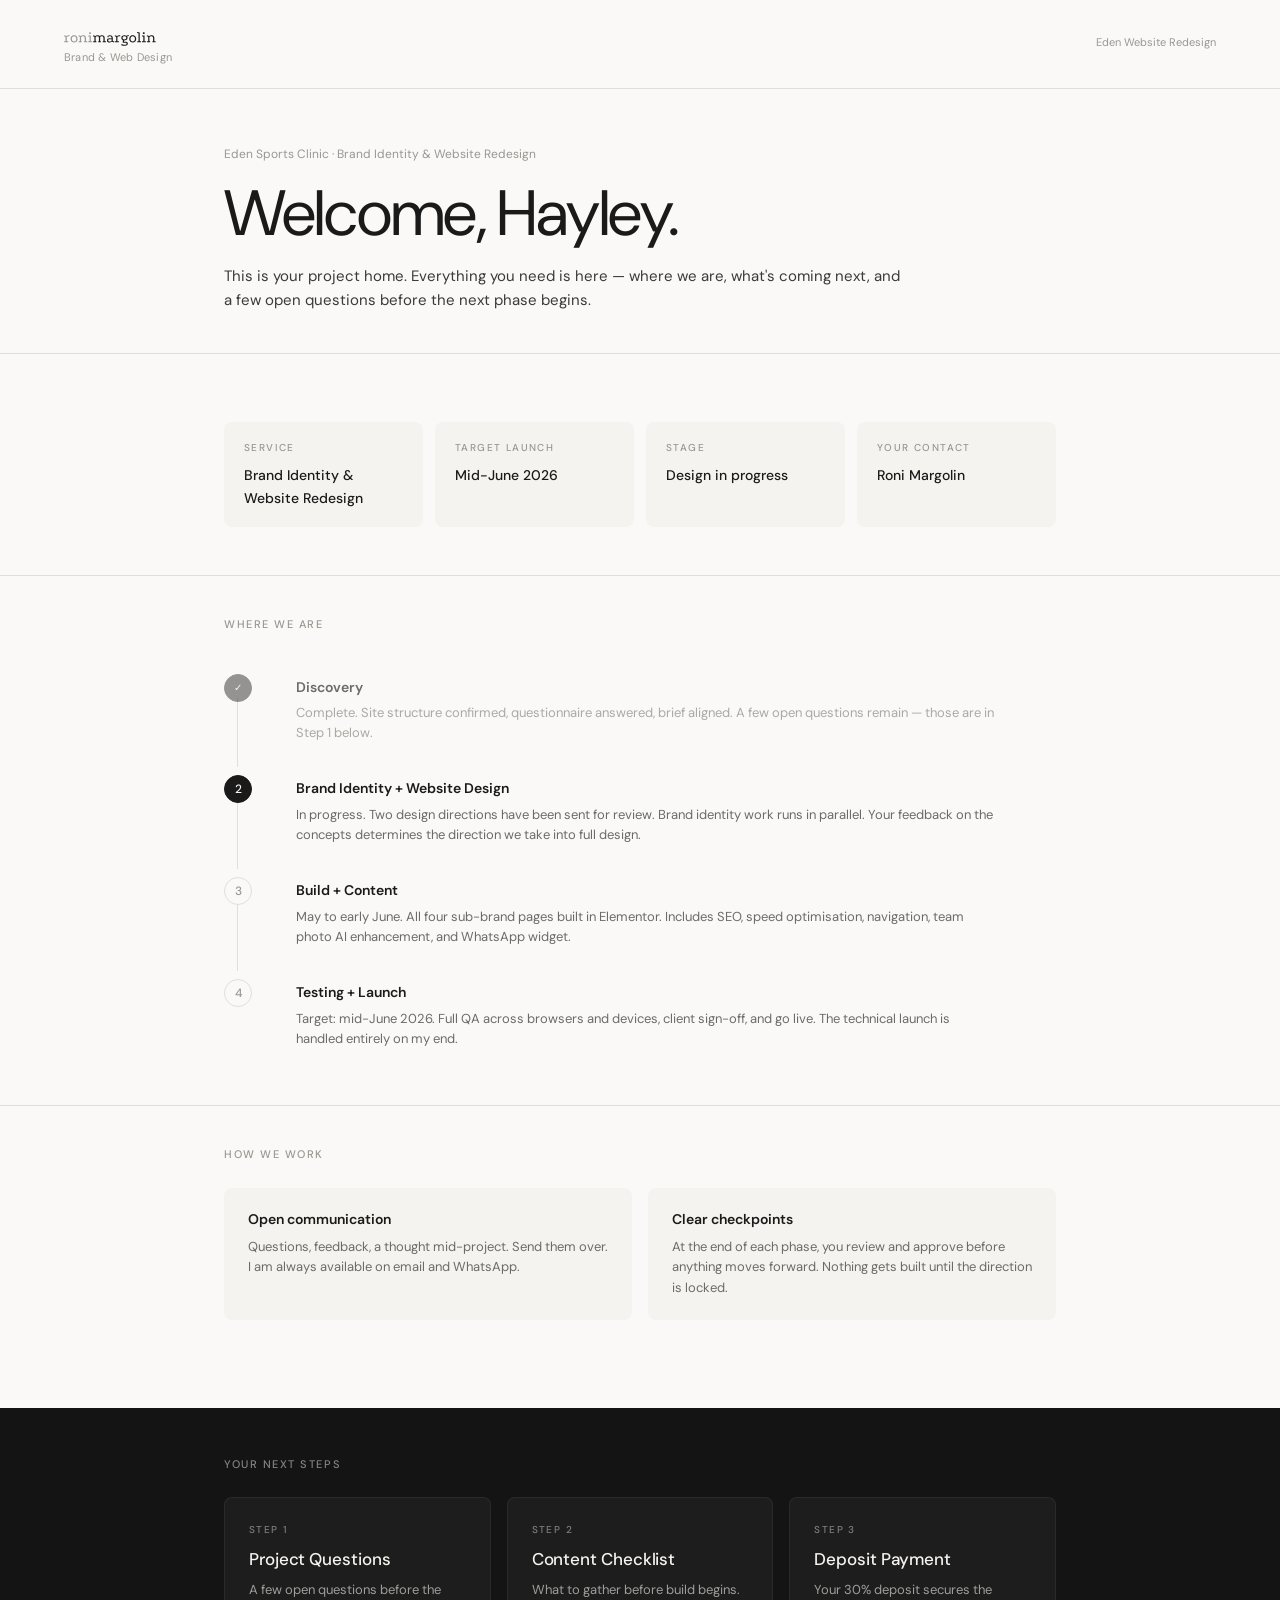
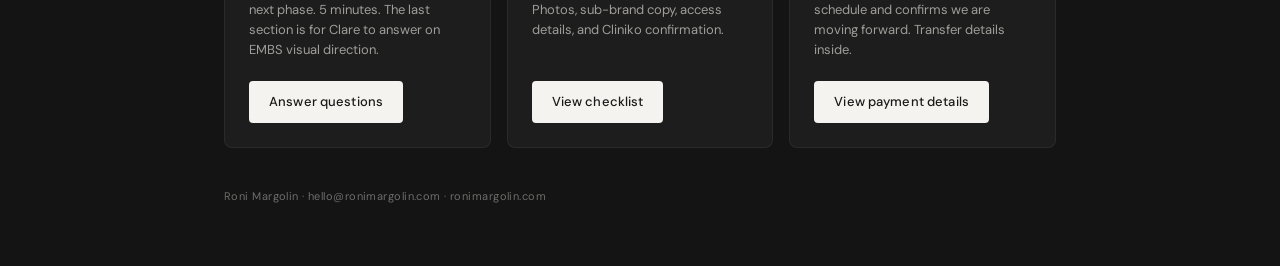
==== clients/eden/index.html @ 4ca248eb "Add Eden onboarding (4 pages) + Perry currency card styling - clients/eden/: welcome, questionnaire," ====
<!DOCTYPE html>
<html lang="en">
<head>
  <meta charset="UTF-8">
  <meta name="viewport" content="width=device-width, initial-scale=1.0">
  <title>Welcome — Roni Margolin</title>
  <meta name="robots" content="noindex, nofollow">
  <link rel="icon" href="../../assets/favicon.svg" type="image/svg+xml">
  <link rel="stylesheet" href="../../style.css">
  <style>
    .phase.done .phase-number {
      background: var(--ink);
      border-color: var(--ink);
      color: var(--dark-ink);
      font-size: 10px;
      opacity: 0.45;
    }
    .phase.done .phase-body h3 { color: var(--muted); }
    .phase.done .phase-body p { color: var(--stone); opacity: 0.8; }
  </style>
</head>
<body>

  <header class="site-header">
    <div class="brand-block">
      <img src="../../assets/wordmark.svg" alt="Roni Margolin" class="wordmark">
      <span class="brand-tagline">Brand &amp; Web Design</span>
    </div>
    <span class="project-tag">Eden Website Redesign</span>
  </header>

  <main>

    <!-- Hero -->
    <section class="hero">
      <div class="container">
        <span class="eyebrow-inline">Eden Sports Clinic · Brand Identity &amp; Website Redesign</span>
        <h1 class="display">Welcome, Hayley.</h1>
        <p class="lead">This is your project home. Everything you need is here — where we are, what's coming next, and a few open questions before the next phase begins.</p>
      </div>
    </section>

    <!-- Project card -->
    <section class="section">
      <div class="container">
        <div class="project-card">
          <div class="project-card-field">
            <div class="field-label">Service</div>
            <div class="field-value">Brand Identity &amp; Website Redesign</div>
          </div>
          <div class="project-card-field">
            <div class="field-label">Target Launch</div>
            <div class="field-value">Mid-June 2026</div>
          </div>
          <div class="project-card-field">
            <div class="field-label">Stage</div>
            <div class="field-value">Design in progress</div>
          </div>
          <div class="project-card-field">
            <div class="field-label">Your Contact</div>
            <div class="field-value">Roni Margolin</div>
          </div>
        </div>
      </div>
    </section>

    <!-- Where We Are -->
    <section class="section">
      <div class="container">
        <span class="label-section">Where We Are</span>
        <div class="phases">

          <div class="phase done">
            <div class="phase-number">✓</div>
            <div class="phase-body">
              <h3>Discovery</h3>
              <p>Complete. Site structure confirmed, questionnaire answered, brief aligned. A few open questions remain — those are in Step 1 below.</p>
            </div>
          </div>

          <div class="phase active">
            <div class="phase-number">2</div>
            <div class="phase-body">
              <h3>Brand Identity + Website Design</h3>
              <p>In progress. Two design directions have been sent for review. Brand identity work runs in parallel. Your feedback on the concepts determines the direction we take into full design.</p>
            </div>
          </div>

          <div class="phase">
            <div class="phase-number">3</div>
            <div class="phase-body">
              <h3>Build + Content</h3>
              <p>May to early June. All four sub-brand pages built in Elementor. Includes SEO, speed optimisation, navigation, team photo AI enhancement, and WhatsApp widget.</p>
            </div>
          </div>

          <div class="phase">
            <div class="phase-number">4</div>
            <div class="phase-body">
              <h3>Testing + Launch</h3>
              <p>Target: mid-June 2026. Full QA across browsers and devices, client sign-off, and go live. The technical launch is handled entirely on my end.</p>
            </div>
          </div>

        </div>
      </div>
    </section>

    <!-- How We Work -->
    <section class="section">
      <div class="container">
        <span class="label-section">How We Work</span>
        <div class="info-cards">

          <div class="info-card">
            <h3>Open communication</h3>
            <p>Questions, feedback, a thought mid-project. Send them over. I am always available on email and WhatsApp.</p>
          </div>

          <div class="info-card">
            <h3>Clear checkpoints</h3>
            <p>At the end of each phase, you review and approve before anything moves forward. Nothing gets built until the direction is locked.</p>
          </div>

        </div>
      </div>
    </section>

    <!-- Your Next Steps (dark) -->
    <section class="next-steps-dark">
      <div class="container">
        <span class="label-section">Your Next Steps</span>

        <div class="step-cards">

          <div class="step-card">
            <div class="step-card-meta">Step 1</div>
            <h3>Project Questions</h3>
            <p>A few open questions before the next phase. 5 minutes. The last section is for Clare to answer on EMBS visual direction.</p>
            <a href="questionnaire.html" class="btn btn-primary">Answer questions</a>
          </div>

          <div class="step-card">
            <div class="step-card-meta">Step 2</div>
            <h3>Content Checklist</h3>
            <p>What to gather before build begins. Photos, sub-brand copy, access details, and Cliniko confirmation.</p>
            <a href="checklist.html" class="btn btn-primary">View checklist</a>
          </div>

          <div class="step-card">
            <div class="step-card-meta">Step 3</div>
            <h3>Deposit Payment</h3>
            <p>Your 30% deposit secures the schedule and confirms we are moving forward. Transfer details inside.</p>
            <a href="payment.html" class="btn btn-primary">View payment details</a>
          </div>

        </div>

        <div class="footer-inline">Roni Margolin · hello@ronimargolin.com · ronimargolin.com</div>
      </div>
    </section>

  </main>

</body>
</html>
---- style.css ----
@import url('https://fonts.googleapis.com/css2?family=DM+Sans:wght@300;400;500;600;700&display=swap');

*, *::before, *::after { box-sizing: border-box; margin: 0; padding: 0; }

:root {
  /* Brand palette — Roni Margolin / Pixel-defined system (light) */
  --bg: #FAF9F7;
  --surface: #F5F3EF;
  --border: #E2DEDA;
  --stone: #9A9690;
  --muted: #6B6B6B;
  --soft: #3A3A3A;
  --ink: #1A1A1A;
  --amber: #D4A853;

  /* Dark variant tokens */
  --dark-bg: #141414;
  --dark-surface: #1E1E1E;
  --dark-border: #2A2A2A;
  --dark-stone: #6B6B6B;
  --dark-soft: #C8C4BE;
  --dark-ink: #F5F3EF;

  --radius-sm: 4px;
  --radius: 8px;
  --radius-lg: 12px;

  --container: 960px;
  --container-narrow: 760px;
}

html {
  font-size: 16px;
  -webkit-font-smoothing: antialiased;
  -moz-osx-font-smoothing: grayscale;
}

body {
  background: var(--bg);
  color: var(--ink);
  font-family: 'DM Sans', sans-serif;
  font-weight: 400;
  line-height: 1.6;
  min-height: 100vh;
  display: flex;
  flex-direction: column;
}

main { flex: 1; }

a { color: inherit; }

/* ── Layout ── */
.container {
  max-width: var(--container);
  margin: 0 auto;
  padding: 0 64px;
  width: 100%;
}

.container-narrow {
  max-width: var(--container-narrow);
  margin: 0 auto;
  padding: 0 64px;
  width: 100%;
}

/* ── Header ── */
.site-header {
  padding: 32px 64px 24px;
  display: flex;
  justify-content: space-between;
  align-items: flex-start;
  border-bottom: 1px solid var(--border);
}

.brand-block { line-height: 1.3; }

.brand-block .wordmark {
  display: block;
  height: 14px;
  width: auto;
  margin-bottom: 4px;
}

.brand-tagline {
  display: block;
  font-size: 11px;
  color: var(--stone);
  font-weight: 400;
  letter-spacing: 0.02em;
}

.project-tag {
  font-size: 11px;
  color: var(--stone);
  font-weight: 400;
  font-variant-numeric: tabular-nums;
  padding-top: 2px;
}

/* ── Back nav ── */
.nav-back {
  padding: 18px 64px 0;
  max-width: var(--container);
  margin: 0 auto;
  width: 100%;
}

.back-link {
  font-size: 12px;
  color: var(--stone);
  text-decoration: none;
  font-weight: 400;
  transition: color 0.15s;
  display: inline-flex;
  align-items: center;
  gap: 4px;
}

.back-link:hover { color: var(--ink); }

/* ── Footer ── */
.site-footer {
  padding: 28px 64px 36px;
  margin-top: 32px;
}

.site-footer .footer-text {
  font-size: 11px;
  color: var(--stone);
  letter-spacing: 0.04em;
  line-height: 1.5;
}

/* ── Eyebrow / labels ── */
.eyebrow {
  display: block;
  font-size: 11px;
  text-transform: uppercase;
  letter-spacing: 0.14em;
  color: var(--stone);
  font-weight: 500;
  margin-bottom: 14px;
}

.eyebrow-inline {
  display: block;
  font-size: 12px;
  color: var(--stone);
  font-weight: 400;
  margin-bottom: 16px;
}

.label-section {
  display: block;
  font-size: 11px;
  text-transform: uppercase;
  letter-spacing: 0.14em;
  color: var(--stone);
  font-weight: 500;
  margin-bottom: 24px;
}

/* ── Typography ── */
h1.display {
  font-size: 64px;
  font-weight: 400;
  line-height: 1.05;
  color: var(--ink);
  letter-spacing: -0.02em;
}

h1.heading {
  font-size: 52px;
  font-weight: 400;
  line-height: 1.1;
  color: var(--ink);
  letter-spacing: -0.02em;
}

h2 {
  font-size: 17px;
  font-weight: 600;
  color: var(--ink);
  line-height: 1.4;
  letter-spacing: -0.005em;
}

h3 {
  font-size: 15px;
  font-weight: 600;
  color: var(--ink);
  line-height: 1.4;
}

p {
  color: var(--soft);
  line-height: 1.6;
  font-size: 14px;
}

p.lead {
  font-size: 15px;
  color: var(--soft);
  line-height: 1.65;
  max-width: 680px;
}

p.small {
  font-size: 13px;
  color: var(--stone);
  line-height: 1.55;
}

/* ── Hero ── */
.hero {
  padding: 56px 0 40px;
}

.hero h1 { margin-bottom: 16px; }

/* Progress bar (under subtitle on form pages) */
.progress {
  height: 2px;
  background: var(--border);
  margin: 28px 0 0;
  position: relative;
  border-radius: 2px;
  overflow: hidden;
}

.progress-fill {
  position: absolute;
  inset: 0 auto 0 0;
  background: var(--ink);
  border-radius: 2px;
}

.progress-fill[data-step="1"] { width: 33.33%; }
.progress-fill[data-step="2"] { width: 66.66%; }
.progress-fill[data-step="3"] { width: 100%; }

/* ── Section spacing ── */
.section {
  padding: 40px 0;
  border-top: 1px solid var(--border);
}

.section.no-border { border-top: none; }

/* ── Project card (Welcome) ── */
.project-card {
  display: grid;
  grid-template-columns: repeat(4, 1fr);
  gap: 12px;
  padding: 28px 0 8px;
}

.project-card-field {
  background: var(--surface);
  border-radius: var(--radius);
  padding: 18px 20px;
}

.project-card-field .field-label {
  font-size: 10px;
  text-transform: uppercase;
  letter-spacing: 0.14em;
  color: var(--stone);
  font-weight: 500;
  margin-bottom: 8px;
}

.project-card-field .field-value {
  font-size: 14px;
  font-weight: 500;
  color: var(--ink);
}

/* ── Phases (What Happens Next) ── */
.phases {
  margin-top: 8px;
  position: relative;
}

.phase {
  display: grid;
  grid-template-columns: 56px 1fr;
  gap: 16px;
  padding: 16px 0;
  position: relative;
}

.phase::before {
  content: '';
  position: absolute;
  left: 13px;
  top: 40px;
  bottom: -8px;
  width: 1px;
  background: var(--border);
}

.phase:last-child::before { display: none; }

.phase-number {
  width: 28px;
  height: 28px;
  border-radius: 50%;
  background: var(--bg);
  border: 1px solid var(--border);
  display: flex;
  align-items: center;
  justify-content: center;
  font-size: 12px;
  color: var(--stone);
  font-weight: 500;
  flex-shrink: 0;
  font-variant-numeric: tabular-nums;
  position: relative;
  z-index: 1;
}

.phase.active .phase-number {
  background: var(--ink);
  border-color: var(--ink);
  color: var(--dark-ink);
}

.phase-body { padding-top: 4px; }

.phase-body h3 {
  font-size: 14px;
  font-weight: 600;
  color: var(--ink);
  margin-bottom: 6px;
}

.phase-body p {
  font-size: 13px;
  color: var(--muted);
  line-height: 1.55;
  max-width: 700px;
}

/* ── How we work (info cards, 2-up) ── */
.info-cards {
  display: grid;
  grid-template-columns: 1fr 1fr;
  gap: 16px;
}

.info-card {
  background: var(--surface);
  border-radius: var(--radius);
  padding: 22px 24px;
}

.info-card h3 {
  font-size: 14px;
  font-weight: 600;
  color: var(--ink);
  margin-bottom: 8px;
}

.info-card p {
  font-size: 13px;
  color: var(--muted);
  line-height: 1.55;
}

/* ── Dark Next Steps (3-up cards) ── */
.next-steps-dark {
  background: var(--dark-bg);
  padding: 48px 0 60px;
  margin-top: 48px;
  border-top: none;
}

.next-steps-dark .label-section {
  color: rgba(245, 243, 239, 0.5);
}

.step-cards {
  display: grid;
  grid-template-columns: repeat(3, 1fr);
  gap: 16px;
  margin-top: 8px;
}

.step-card {
  background: rgba(255, 255, 255, 0.04);
  border: 1px solid rgba(255, 255, 255, 0.06);
  border-radius: var(--radius);
  padding: 24px;
  display: flex;
  flex-direction: column;
}

.step-card-meta {
  font-size: 10px;
  text-transform: uppercase;
  letter-spacing: 0.14em;
  color: rgba(245, 243, 239, 0.45);
  font-weight: 500;
  margin-bottom: 10px;
}

.step-card h3 {
  font-size: 17px;
  font-weight: 500;
  color: var(--dark-ink);
  margin-bottom: 8px;
  letter-spacing: -0.005em;
}

.step-card p {
  font-size: 13px;
  color: rgba(245, 243, 239, 0.6);
  line-height: 1.55;
  margin-bottom: 20px;
  flex: 1;
}

.step-card .btn { align-self: flex-start; }

.next-steps-dark .footer-inline {
  margin-top: 40px;
  font-size: 11px;
  color: rgba(245, 243, 239, 0.4);
  letter-spacing: 0.04em;
}

/* ── Buttons ── */
.btn {
  display: inline-flex;
  align-items: center;
  justify-content: center;
  gap: 8px;
  padding: 11px 20px;
  border-radius: var(--radius-sm);
  font-family: 'DM Sans', sans-serif;
  font-size: 13px;
  font-weight: 500;
  cursor: pointer;
  border: none;
  text-decoration: none;
  transition: opacity 0.15s ease, transform 0.05s ease;
  letter-spacing: 0.01em;
}

.btn:hover { opacity: 0.85; }
.btn:active { transform: scale(0.99); }

.btn-primary {
  background: var(--dark-ink);
  color: var(--ink);
}

.btn-dark {
  background: var(--ink);
  color: var(--dark-ink);
}

.btn-block { width: 100%; }
.btn-lg { padding: 14px 26px; font-size: 14px; }

/* ── Form ── */
form { width: 100%; }

.form-section {
  padding: 36px 0;
  border-top: 1px solid var(--border);
}

.form-section:first-of-type {
  border-top: none;
  padding-top: 16px;
}

.form-section-header { margin-bottom: 28px; }

.form-question { margin-bottom: 28px; }
.form-question:last-child { margin-bottom: 0; }

.form-question .question-text {
  display: block;
  font-size: 15px;
  font-weight: 600;
  color: var(--ink);
  margin-bottom: 4px;
  line-height: 1.4;
}

.form-question .question-help {
  display: block;
  font-size: 12px;
  color: var(--stone);
  margin-bottom: 12px;
  line-height: 1.5;
}

.form-question input[type="text"],
.form-question input[type="email"],
.form-question textarea {
  width: 100%;
  background: var(--bg);
  border: 1px solid var(--border);
  border-radius: var(--radius-sm);
  padding: 14px 16px;
  font-family: 'DM Sans', sans-serif;
  font-size: 14px;
  font-weight: 400;
  color: var(--ink);
  outline: none;
  transition: border-color 0.15s, background 0.15s;
  -webkit-appearance: none;
}

.form-question input[type="text"]::placeholder,
.form-question input[type="email"]::placeholder,
.form-question textarea::placeholder {
  color: var(--stone);
}

.form-question input:focus,
.form-question textarea:focus {
  border-color: var(--muted);
}

.form-question textarea {
  resize: vertical;
  min-height: 96px;
  line-height: 1.6;
}

/* Two inputs side by side */
.input-row {
  display: grid;
  grid-template-columns: 1fr 1fr;
  gap: 12px;
}

/* ── Checkbox stack (questionnaire options) ── */
.checkbox-stack {
  display: flex;
  flex-direction: column;
  gap: 8px;
}

.checkbox-row {
  display: flex;
  align-items: center;
  gap: 14px;
  padding: 14px 18px;
  background: var(--surface);
  border-radius: var(--radius-sm);
  cursor: pointer;
  transition: background 0.15s;
}

.checkbox-row:hover { background: #EDEAE3; }

.checkbox-row input[type="checkbox"],
.checkbox-row input[type="radio"] {
  width: 16px;
  height: 16px;
  margin: 0;
  accent-color: var(--ink);
  cursor: pointer;
  flex-shrink: 0;
  -webkit-appearance: none;
  appearance: none;
  border: 1.5px solid var(--border);
  border-radius: 3px;
  background: var(--bg);
  position: relative;
}

.checkbox-row input[type="checkbox"]:checked {
  background: var(--ink);
  border-color: var(--ink);
}

.checkbox-row input[type="checkbox"]:checked::after {
  content: '';
  position: absolute;
  top: 2px;
  left: 5px;
  width: 4px;
  height: 8px;
  border: solid var(--dark-ink);
  border-width: 0 1.5px 1.5px 0;
  transform: rotate(45deg);
}

.checkbox-row span {
  font-size: 14px;
  color: var(--ink);
  font-weight: 400;
}

/* ── Submit row ── */
.submit-row {
  margin-top: 36px;
  padding: 28px 32px;
  background: var(--surface);
  border-radius: var(--radius);
  display: flex;
  justify-content: space-between;
  align-items: center;
  gap: 24px;
}

.submit-row-text { flex: 1; }

.submit-row h3 {
  font-size: 18px;
  font-weight: 600;
  color: var(--ink);
  margin-bottom: 4px;
}

.submit-row p {
  font-size: 13px;
  color: var(--muted);
}

.submit-row .btn { flex-shrink: 0; }

/* ── Tally embed wrap ── */
.tally-embed-wrap {
  background: var(--surface);
  border-radius: var(--radius);
  padding: 16px;
  margin: 16px 0 8px;
  min-height: 400px;
}

.tally-embed-wrap iframe {
  width: 100%;
  border: none;
  border-radius: var(--radius-sm);
  display: block;
  background: var(--bg);
}

@media (max-width: 600px) {
  .tally-embed-wrap { padding: 8px; }
}

/* ── Drive folder CTA (Checklist top) ── */
.drive-cta {
  display: flex;
  justify-content: space-between;
  align-items: center;
  gap: 24px;
  padding: 24px 28px;
  background: var(--surface);
  border-radius: var(--radius);
  border-left: 3px solid var(--amber);
  margin: 8px 0 32px;
}

.drive-cta-text { flex: 1; }

.drive-cta-text .label-section { margin-bottom: 6px; }

.drive-cta-text p {
  font-size: 13px;
  color: var(--muted);
  line-height: 1.55;
  margin: 0;
}

.drive-cta .btn { flex-shrink: 0; }

@media (max-width: 600px) {
  .drive-cta { flex-direction: column; align-items: flex-start; padding: 20px 22px; }
  .drive-cta .btn { width: 100%; }
}

/* ── Checklist ── */
.checklist-legend {
  display: flex;
  justify-content: center;
  gap: 32px;
  padding: 16px 0 32px;
}

.legend-item {
  display: flex;
  align-items: center;
  gap: 10px;
  font-size: 12px;
  color: var(--soft);
  font-weight: 400;
}

.legend-item.muted { color: var(--stone); }

.legend-dot {
  width: 8px;
  height: 8px;
  border-radius: 50%;
  flex-shrink: 0;
}

.legend-dot.filled { background: var(--ink); }
.legend-dot.outline {
  background: var(--bg);
  border: 1.5px solid var(--stone);
}

.checklist-section {
  padding: 28px 0 8px;
  border-top: 1px solid var(--border);
}

.checklist-section:first-of-type {
  border-top: none;
  padding-top: 8px;
}

.checklist-section .label-section {
  display: block;
  margin-bottom: 12px;
}

.checklist-items {
  display: flex;
  flex-direction: column;
  gap: 8px;
}

.checklist-item {
  display: flex;
  align-items: center;
  gap: 18px;
  padding: 16px 22px;
  background: var(--bg);
  border: 1px solid var(--border);
  border-radius: var(--radius);
}

.checklist-item .item-marker {
  width: 8px;
  height: 8px;
  border-radius: 50%;
  background: var(--ink);
  flex-shrink: 0;
  margin-left: 4px;
  margin-right: 4px;
}

.checklist-item.optional .item-marker {
  background: var(--bg);
  border: 1.5px solid var(--stone);
}

.checklist-item-body {
  flex: 1;
}

.checklist-item-body .item-label {
  display: block;
  font-size: 14px;
  color: var(--ink);
  font-weight: 500;
  line-height: 1.3;
  margin-bottom: 2px;
}

.checklist-item-body .item-help {
  display: block;
  font-size: 12px;
  color: var(--stone);
  font-weight: 400;
  line-height: 1.4;
}

.checklist-item.optional .item-label { color: var(--muted); }

.checklist-item .badge {
  font-size: 10px;
  text-transform: uppercase;
  letter-spacing: 0.08em;
  padding: 5px 12px;
  border-radius: 999px;
  font-weight: 500;
  background: var(--ink);
  color: var(--dark-ink);
  flex-shrink: 0;
}

.checklist-item .badge.optional {
  background: var(--bg);
  color: var(--stone);
  border: 1px solid var(--border);
}

.checklist-note {
  margin-top: 32px;
  padding: 22px 24px;
  background: var(--surface);
  border-radius: var(--radius);
  border-left: 3px solid var(--amber);
}

.checklist-note h3 {
  font-size: 14px;
  font-weight: 600;
  color: var(--ink);
  margin-bottom: 6px;
}

.checklist-note p {
  font-size: 13px;
  color: var(--muted);
  line-height: 1.55;
}

/* ── Payment ── */
.subtitle-rule {
  display: block;
  width: 64px;
  height: 2px;
  background: var(--ink);
  margin-top: 22px;
}

.deposit-card {
  background: var(--dark-bg);
  border-radius: var(--radius-lg);
  padding: 36px 40px;
  color: var(--dark-ink);
  margin: 36px 0 0;
  display: grid;
  grid-template-columns: 1fr 1fr;
  gap: 32px;
}

.deposit-card .deposit-half-label {
  font-size: 10px;
  text-transform: uppercase;
  letter-spacing: 0.14em;
  color: rgba(245, 243, 239, 0.55);
  font-weight: 500;
  margin-bottom: 10px;
  display: block;
}

.deposit-amount {
  font-size: 48px;
  font-weight: 400;
  letter-spacing: -0.02em;
  line-height: 1;
  color: var(--dark-ink);
  margin-bottom: 12px;
  word-break: break-word;
}

.deposit-meta {
  font-size: 13px;
  color: rgba(245, 243, 239, 0.55);
}

.deposit-half.right { text-align: right; }

.transfer-fields {
  display: grid;
  grid-template-columns: repeat(4, 1fr);
  gap: 12px;
  margin-top: 12px;
}

.transfer-field {
  background: var(--surface);
  padding: 18px 20px;
  border-radius: var(--radius);
}

.transfer-field .field-label {
  font-size: 10px;
  text-transform: uppercase;
  letter-spacing: 0.14em;
  color: var(--stone);
  font-weight: 500;
  margin-bottom: 8px;
}

.transfer-field .field-value {
  font-size: 14px;
  color: var(--ink);
  font-weight: 500;
  word-break: break-word;
  line-height: 1.4;
}

.transfer-field .field-meta {
  font-size: 11px;
  color: var(--stone);
  margin-top: 6px;
  display: block;
  line-height: 1.4;
}

.currency-cards {
  display: grid;
  grid-template-columns: 1fr 1fr;
  gap: 16px;
  margin-top: 12px;
}

.currency-card {
  background: var(--surface);
  border-radius: var(--radius);
  padding: 20px 22px;
}

.currency-card-header {
  display: flex;
  align-items: center;
  gap: 10px;
  margin-bottom: 10px;
}

.currency-icon {
  width: 24px;
  height: 24px;
  border-radius: 50%;
  background: var(--ink);
  color: var(--dark-ink);
  display: flex;
  align-items: center;
  justify-content: center;
  font-size: 12px;
  font-weight: 500;
  flex-shrink: 0;
}

.currency-card-title {
  font-size: 14px;
  font-weight: 600;
  color: var(--ink);
}

.currency-card p {
  font-size: 13px;
  color: var(--muted);
  line-height: 1.55;
}

.after-transfer {
  display: grid;
  grid-template-columns: repeat(3, 1fr);
  gap: 16px;
  margin-top: 12px;
}

.after-transfer-step {
  background: var(--surface);
  border-radius: var(--radius);
  padding: 22px 24px;
}

.after-transfer-num {
  font-size: 11px;
  font-weight: 500;
  color: var(--stone);
  margin-bottom: 10px;
  font-variant-numeric: tabular-nums;
  letter-spacing: 0.05em;
  display: block;
}

.after-transfer-step h3 {
  font-size: 14px;
  font-weight: 600;
  color: var(--ink);
  margin-bottom: 6px;
}

.after-transfer-step p {
  font-size: 13px;
  color: var(--muted);
  line-height: 1.55;
}

/* ── Responsive ── */
@media (max-width: 900px) {
  .container,
  .container-narrow { padding: 0 40px; }
  .site-header { padding: 28px 40px 20px; }
  .site-footer { padding: 24px 40px 32px; }
  .nav-back { padding: 14px 40px 0; }
  h1.display { font-size: 48px; }
  h1.heading { font-size: 38px; }
  .deposit-amount { font-size: 38px; }
  .deposit-card { padding: 28px; gap: 24px; }
  .project-card { grid-template-columns: 1fr 1fr; }
  .transfer-fields { grid-template-columns: 1fr 1fr; }
  .after-transfer { grid-template-columns: 1fr; }
  .step-cards { grid-template-columns: 1fr; }
  .info-cards { grid-template-columns: 1fr; }
  .currency-cards { grid-template-columns: 1fr; }
}

@media (max-width: 600px) {
  .container,
  .container-narrow { padding: 0 24px; }
  .site-header { padding: 22px 24px 18px; }
  .site-footer { padding: 22px 24px 28px; }
  .nav-back { padding: 12px 24px 0; }
  h1.display { font-size: 36px; }
  h1.heading { font-size: 30px; }
  .deposit-card { grid-template-columns: 1fr; }
  .deposit-half.right { text-align: left; }
  .deposit-amount { font-size: 34px; }
  .submit-row { flex-direction: column; align-items: flex-start; padding: 22px 24px; }
  .submit-row .btn { width: 100%; }
  .checklist-legend { flex-direction: column; gap: 8px; align-items: center; }
}
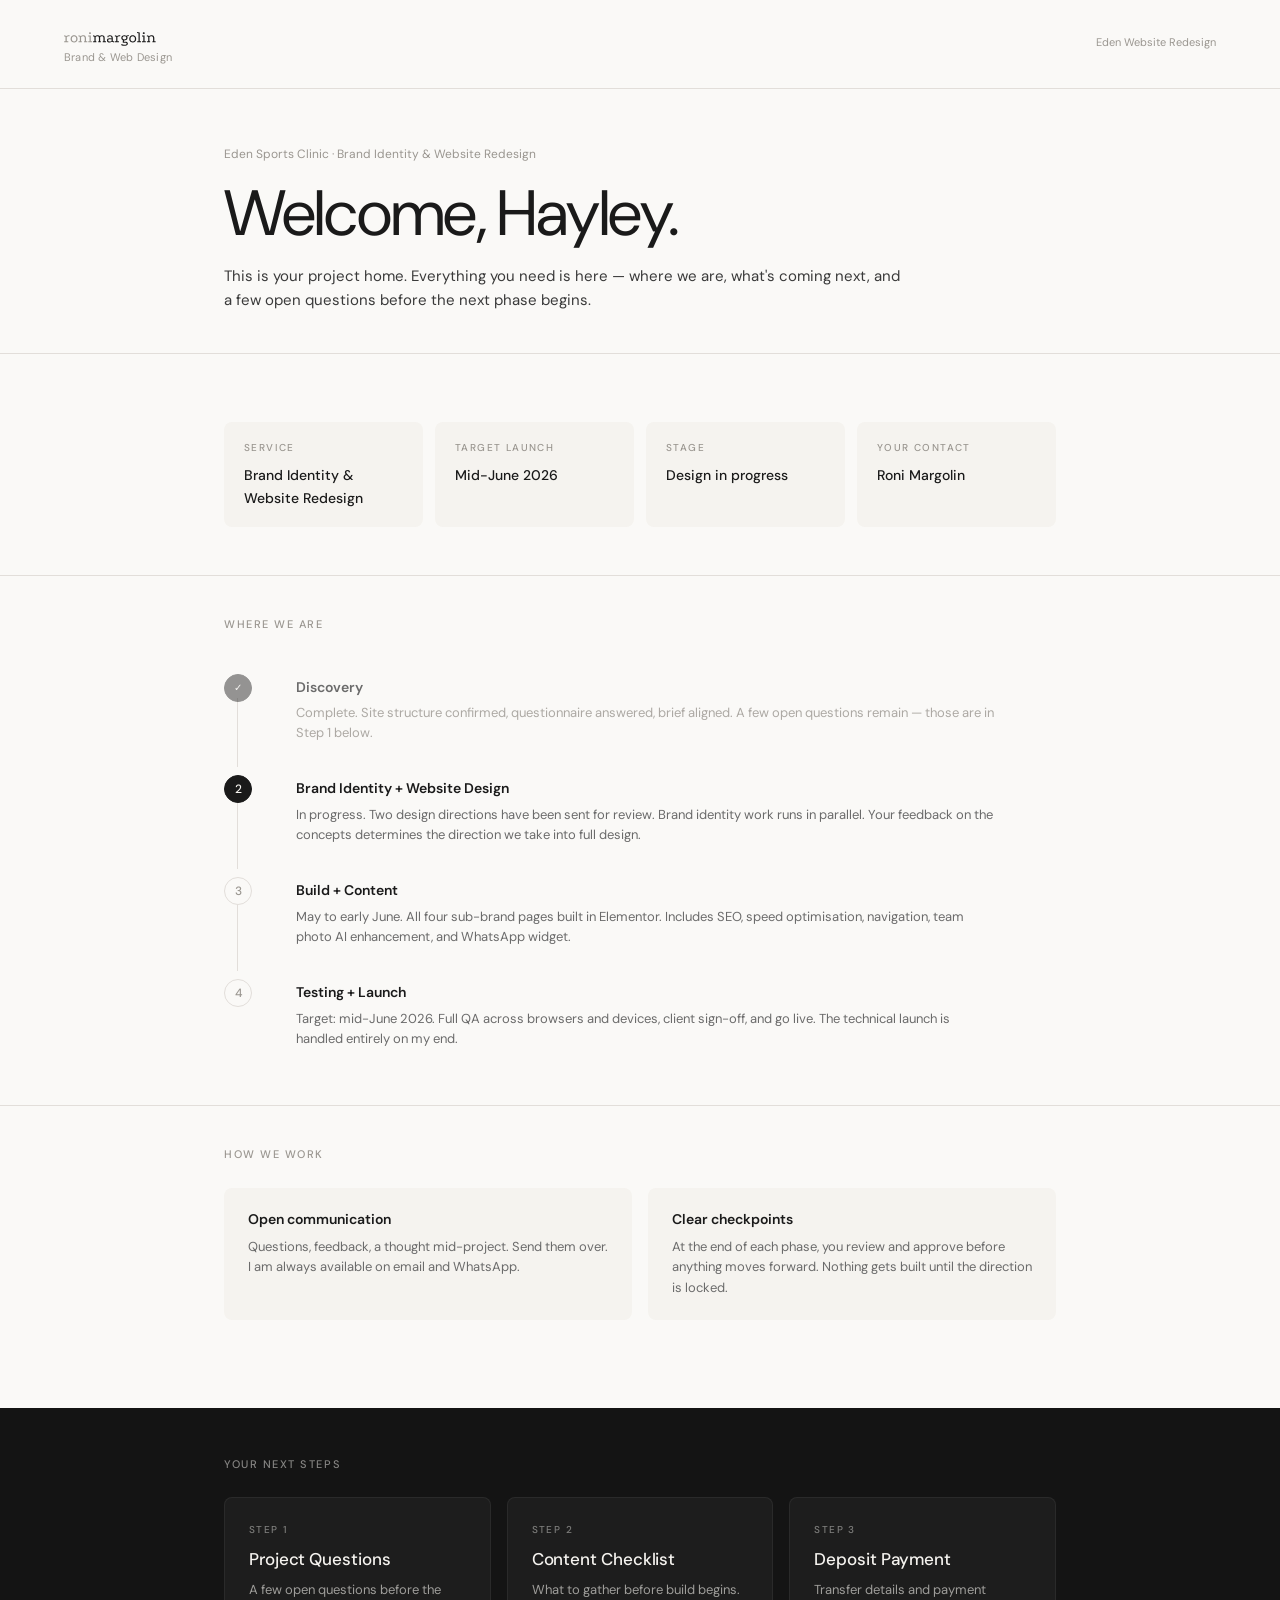
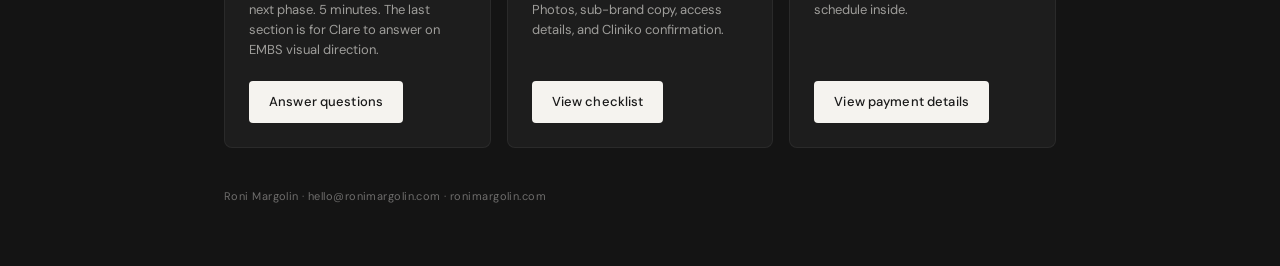
==== commit 3fb841e7: "Eden index: remove payment split % from step 3 card Co-Authored-By: Claude Sonnet 4.6 <noreply@anthr" ====
--- a/clients/eden/index.html
+++ b/clients/eden/index.html
@@ -150,7 +150,7 @@
           <div class="step-card">
             <div class="step-card-meta">Step 3</div>
             <h3>Deposit Payment</h3>
-            <p>Your 30% deposit secures the schedule and confirms we are moving forward. Transfer details inside.</p>
+            <p>Transfer details and payment schedule inside.</p>
             <a href="payment.html" class="btn btn-primary">View payment details</a>
           </div>
 
